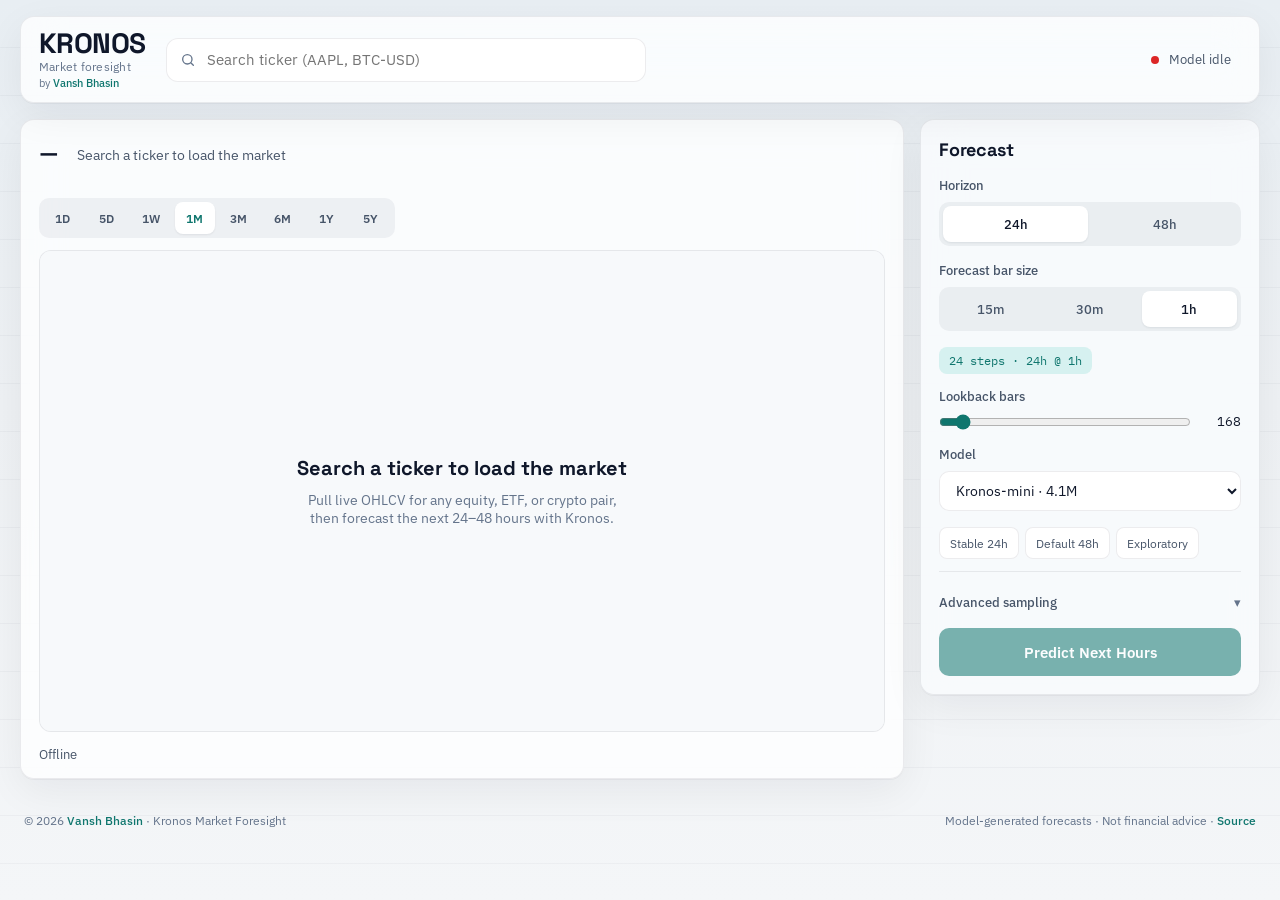
==== webapp/templates/index.html @ d4063da4 "Rebrand repository as Vansh Bhasin’s Kronos Market Foresight Rewrite README around the webapp produc" ====
<!DOCTYPE html>
<html lang="en">
<head>
  <meta charset="UTF-8" />
  <meta name="viewport" content="width=device-width, initial-scale=1.0" />
  <title>Kronos Market Foresight · Vansh Bhasin</title>
  <link rel="preconnect" href="https://fonts.googleapis.com" />
  <link rel="preconnect" href="https://fonts.gstatic.com" crossorigin />
  <link href="https://fonts.googleapis.com/css2?family=IBM+Plex+Mono:wght@400;500&family=IBM+Plex+Sans:wght@400;500;600&family=Space+Grotesk:wght@500;700&display=swap" rel="stylesheet" />
  <script src="https://cdn.plot.ly/plotly-2.35.2.min.js"></script>
  <style>
    :root {
      --bg-base: #EEF1F4;
      --bg-elevated: rgba(255, 255, 255, 0.78);
      --bg-rail: rgba(248, 250, 252, 0.94);
      --bg-chart: #F7F9FB;
      --stroke-subtle: rgba(15, 23, 42, 0.08);
      --stroke-strong: rgba(15, 23, 42, 0.16);
      --ink-primary: #0F172A;
      --ink-secondary: #475569;
      --ink-tertiary: #64748B;
      --accent: #0F766E;
      --accent-hover: #0D9488;
      --accent-soft: #14B8A6;
      --accent-tint: rgba(20, 184, 166, 0.14);
      --up: #0D9488;
      --down: #E11D48;
      --volume: rgba(100, 116, 139, 0.35);
      --ok: #059669;
      --warn: #D97706;
      --error: #DC2626;
      --focus-ring: #0F766E;
      --blur-bar: saturate(180%) blur(20px);
      --shadow-soft: 0 1px 0 rgba(15, 23, 42, 0.04), 0 12px 40px rgba(15, 23, 42, 0.06);
      --radius-panel: 14px;
      --radius-control: 10px;
      --font-display: "Space Grotesk", sans-serif;
      --font-ui: "IBM Plex Sans", sans-serif;
      --font-mono: "IBM Plex Mono", ui-monospace, monospace;
    }

    * { box-sizing: border-box; margin: 0; padding: 0; }

    html, body { min-height: 100%; }

    body {
      font-family: var(--font-ui);
      color: var(--ink-primary);
      background:
        repeating-linear-gradient(
          to bottom,
          transparent,
          transparent 47px,
          rgba(15, 23, 42, 0.035) 47px,
          rgba(15, 23, 42, 0.035) 48px
        ),
        linear-gradient(180deg, #E8EEF3 0%, #EEF1F4 45%, #F4F6F8 100%);
      background-attachment: fixed;
    }

    @media (prefers-reduced-motion: reduce) {
      *, *::before, *::after {
        animation-duration: 0.01ms !important;
        animation-iteration-count: 1 !important;
        transition-duration: 0.01ms !important;
      }
    }

    .shell {
      max-width: 1440px;
      margin: 0 auto;
      padding: 16px 20px 40px;
    }

    .topbar {
      position: relative;
      z-index: 50;
      display: flex;
      align-items: center;
      gap: 20px;
      padding: 12px 18px;
      border-radius: var(--radius-panel);
      background: var(--bg-elevated);
      backdrop-filter: var(--blur-bar);
      -webkit-backdrop-filter: var(--blur-bar);
      border: 1px solid var(--stroke-subtle);
      box-shadow: var(--shadow-soft);
      margin-bottom: 16px;
      min-height: 56px;
      /* Keep dropdown visible: do not clip overflowing suggestions */
      overflow: visible;
    }

    .brand {
      flex-shrink: 0;
    }

    .brand-mark {
      font-family: var(--font-display);
      font-weight: 700;
      font-size: 28px;
      letter-spacing: -0.02em;
      line-height: 1;
      color: var(--ink-primary);
    }

    .brand-sub {
      font-size: 12px;
      color: var(--ink-tertiary);
      margin-top: 2px;
      letter-spacing: 0.02em;
    }

    .brand-owner {
      font-size: 11px;
      color: var(--ink-tertiary);
      margin-top: 2px;
    }

    .brand-owner a {
      color: var(--accent);
      text-decoration: none;
      font-weight: 500;
    }

    .brand-owner a:hover { text-decoration: underline; }

    .site-footer {
      margin-top: 20px;
      padding: 14px 4px 8px;
      font-size: 12px;
      color: var(--ink-tertiary);
      display: flex;
      flex-wrap: wrap;
      gap: 8px 16px;
      justify-content: space-between;
      align-items: center;
    }

    .site-footer a {
      color: var(--accent);
      text-decoration: none;
      font-weight: 500;
    }

    .site-footer a:hover { text-decoration: underline; }

    .search-wrap {
      position: relative;
      z-index: 60;
      flex: 1;
      max-width: 480px;
    }

    .search-wrap input {
      width: 100%;
      height: 44px;
      padding: 0 14px 0 40px;
      border-radius: 12px;
      border: 1px solid var(--stroke-subtle);
      background: #fff;
      font-family: var(--font-ui);
      font-size: 15px;
      color: var(--ink-primary);
      transition: border-color 160ms ease, box-shadow 160ms ease;
    }

    .search-wrap input:focus {
      outline: none;
      border-color: var(--accent);
      box-shadow: 0 0 0 3px var(--accent-tint);
    }

    .search-icon {
      position: absolute;
      left: 14px;
      top: 50%;
      transform: translateY(-50%);
      width: 16px;
      height: 16px;
      color: var(--ink-tertiary);
      pointer-events: none;
    }

    .suggestions {
      position: absolute;
      z-index: 100;
      top: calc(100% + 6px);
      left: 0;
      right: 0;
      background: #fff;
      border: 1px solid var(--stroke-subtle);
      border-radius: var(--radius-control);
      box-shadow: var(--shadow-soft);
      overflow: hidden;
      display: none;
    }

    .suggestions.open { display: block; }

    .suggestion {
      display: flex;
      justify-content: space-between;
      gap: 12px;
      width: 100%;
      padding: 12px 14px;
      border: 0;
      background: transparent;
      text-align: left;
      cursor: pointer;
      font-family: var(--font-ui);
      min-height: 44px;
    }

    .suggestion:hover,
    .suggestion:focus {
      background: var(--accent-tint);
      outline: none;
    }

    .suggestion .sym {
      font-family: var(--font-mono);
      font-weight: 500;
      font-size: 14px;
    }

    .suggestion .meta {
      font-size: 13px;
      color: var(--ink-secondary);
      overflow: hidden;
      text-overflow: ellipsis;
      white-space: nowrap;
    }

    .suggestion .type {
      font-size: 11px;
      color: var(--ink-tertiary);
      text-transform: uppercase;
      letter-spacing: 0.04em;
      flex-shrink: 0;
    }

    .model-chip {
      margin-left: auto;
      display: flex;
      align-items: center;
      gap: 10px;
      font-size: 13px;
      color: var(--ink-secondary);
      white-space: nowrap;
    }

    .status-dot {
      width: 8px;
      height: 8px;
      border-radius: 50%;
      background: var(--ink-tertiary);
    }

    .status-dot.ready { background: var(--ok); }
    .status-dot.busy { background: var(--warn); animation: pulse 1.2s ease infinite; }
    .status-dot.err { background: var(--error); }

    @keyframes pulse {
      0%, 100% { opacity: 1; }
      50% { opacity: 0.35; }
    }

    .layout {
      display: grid;
      grid-template-columns: minmax(0, 1fr) 340px;
      gap: 16px;
      align-items: start;
    }

    .canvas, .rail {
      position: relative;
      z-index: 1;
      background: var(--bg-elevated);
      backdrop-filter: var(--blur-bar);
      -webkit-backdrop-filter: var(--blur-bar);
      border: 1px solid var(--stroke-subtle);
      border-radius: var(--radius-panel);
      box-shadow: var(--shadow-soft);
    }

    .canvas {
      z-index: 1;
      padding: 18px 18px 12px;
      min-height: 620px;
      display: flex;
      flex-direction: column;
      transition: opacity 220ms ease, transform 220ms ease;
    }

    .canvas.morph-in {
      animation: fadeUp 220ms ease;
    }

    @keyframes fadeUp {
      from { opacity: 0; transform: translateY(6px); }
      to { opacity: 1; transform: translateY(0); }
    }

    .instrument-header {
      display: flex;
      flex-wrap: wrap;
      align-items: baseline;
      gap: 10px 18px;
      margin-bottom: 12px;
      min-height: 48px;
    }

    .inst-title {
      font-family: var(--font-display);
      font-size: 22px;
      font-weight: 700;
      letter-spacing: -0.02em;
    }

    .inst-name {
      color: var(--ink-secondary);
      font-size: 14px;
    }

    .inst-price {
      font-family: var(--font-mono);
      font-size: 22px;
      font-weight: 500;
      margin-left: auto;
    }

    .inst-change {
      font-family: var(--font-mono);
      font-size: 14px;
      font-weight: 500;
    }

    .inst-change.up { color: var(--up); }
    .inst-change.down { color: var(--down); }

    .inst-meta {
      width: 100%;
      font-size: 13px;
      color: var(--ink-tertiary);
    }

    .range-bar {
      display: flex;
      flex-wrap: wrap;
      gap: 4px;
      margin: 0 0 12px;
      padding: 4px;
      background: rgba(15, 23, 42, 0.05);
      border-radius: var(--radius-control);
      width: fit-content;
      max-width: 100%;
    }

    .range-bar button {
      border: 0;
      background: transparent;
      min-height: 32px;
      min-width: 40px;
      padding: 0 10px;
      border-radius: 8px;
      font-family: var(--font-ui);
      font-size: 12px;
      font-weight: 600;
      letter-spacing: 0.02em;
      color: var(--ink-secondary);
      cursor: pointer;
      transition: background 160ms ease, color 160ms ease;
    }

    .range-bar button[aria-pressed="true"] {
      background: #fff;
      color: var(--accent);
      box-shadow: 0 1px 2px rgba(15, 23, 42, 0.08);
    }

    .range-bar button:hover {
      color: var(--ink-primary);
    }

    .range-bar button:focus-visible {
      outline: 2px solid var(--focus-ring);
      outline-offset: 1px;
    }

    .chart-shell {
      flex: 1;
      min-height: 480px;
      background: var(--bg-chart);
      border-radius: 12px;
      border: 1px solid var(--stroke-subtle);
      position: relative;
      overflow: hidden;
    }

    #chart {
      width: 100%;
      height: 100%;
      min-height: 480px;
    }

    .chart-empty, .chart-loading {
      position: absolute;
      inset: 0;
      display: flex;
      flex-direction: column;
      align-items: center;
      justify-content: center;
      gap: 10px;
      color: var(--ink-secondary);
      text-align: center;
      padding: 24px;
      z-index: 2;
      background: var(--bg-chart);
    }

    .chart-empty[hidden], .chart-loading[hidden] {
      display: none !important;
    }

    .chart-empty h3 {
      font-family: var(--font-display);
      font-size: 20px;
      color: var(--ink-primary);
    }

    .chart-empty p, .chart-loading p {
      font-size: 14px;
      color: var(--ink-tertiary);
      max-width: 320px;
    }

    .skeleton-bars {
      display: flex;
      align-items: flex-end;
      gap: 6px;
      height: 80px;
      margin-bottom: 8px;
      opacity: 0.35;
    }

    .skeleton-bars span {
      width: 10px;
      background: var(--ink-tertiary);
      border-radius: 2px;
      animation: sk 1.1s ease-in-out infinite;
    }

    .skeleton-bars span:nth-child(1) { height: 40%; animation-delay: 0s; }
    .skeleton-bars span:nth-child(2) { height: 70%; animation-delay: 0.1s; }
    .skeleton-bars span:nth-child(3) { height: 55%; animation-delay: 0.2s; }
    .skeleton-bars span:nth-child(4) { height: 85%; animation-delay: 0.3s; }
    .skeleton-bars span:nth-child(5) { height: 45%; animation-delay: 0.4s; }
    .skeleton-bars span:nth-child(6) { height: 65%; animation-delay: 0.5s; }

    @keyframes sk {
      0%, 100% { opacity: 0.35; }
      50% { opacity: 0.8; }
    }

    .status-strip {
      margin-top: 10px;
      font-size: 13px;
      color: var(--ink-secondary);
      display: flex;
      flex-wrap: wrap;
      gap: 8px 16px;
      align-items: center;
      min-height: 24px;
    }

    .status-strip .disclaimer {
      color: var(--ink-tertiary);
      font-size: 12px;
    }

    .rail {
      background: var(--bg-rail);
      padding: 18px;
      position: sticky;
      top: 16px;
    }

    .rail h2 {
      font-family: var(--font-display);
      font-size: 18px;
      font-weight: 700;
      margin-bottom: 16px;
      letter-spacing: -0.01em;
    }

    .field {
      margin-bottom: 16px;
    }

    .field label {
      display: block;
      font-size: 13px;
      font-weight: 500;
      color: var(--ink-secondary);
      margin-bottom: 8px;
    }

    .seg {
      display: grid;
      grid-auto-flow: column;
      grid-auto-columns: 1fr;
      gap: 4px;
      padding: 4px;
      background: rgba(15, 23, 42, 0.05);
      border-radius: var(--radius-control);
    }

    .seg button {
      border: 0;
      background: transparent;
      min-height: 36px;
      border-radius: 8px;
      font-family: var(--font-ui);
      font-size: 13px;
      font-weight: 500;
      color: var(--ink-secondary);
      cursor: pointer;
      transition: background 160ms ease, color 160ms ease;
    }

    .seg button[aria-pressed="true"] {
      background: #fff;
      color: var(--ink-primary);
      box-shadow: 0 1px 2px rgba(15, 23, 42, 0.08);
    }

    .seg button:focus-visible {
      outline: 2px solid var(--focus-ring);
      outline-offset: 1px;
    }

    .range-row {
      display: flex;
      align-items: center;
      gap: 10px;
    }

    .range-row input[type="range"] {
      flex: 1;
      accent-color: var(--accent);
    }

    .range-val {
      font-family: var(--font-mono);
      font-size: 13px;
      min-width: 40px;
      text-align: right;
      color: var(--ink-primary);
    }

    select, .num {
      width: 100%;
      height: 40px;
      border-radius: var(--radius-control);
      border: 1px solid var(--stroke-subtle);
      background: #fff;
      padding: 0 12px;
      font-family: var(--font-ui);
      font-size: 14px;
      color: var(--ink-primary);
    }

    select:focus, .num:focus {
      outline: none;
      border-color: var(--accent);
      box-shadow: 0 0 0 3px var(--accent-tint);
    }

    .chip-row {
      display: flex;
      flex-wrap: wrap;
      gap: 6px;
      margin-bottom: 12px;
    }

    .chip {
      border: 1px solid var(--stroke-subtle);
      background: #fff;
      border-radius: 8px;
      padding: 6px 10px;
      font-size: 12px;
      color: var(--ink-secondary);
      cursor: pointer;
      min-height: 32px;
      font-family: var(--font-ui);
    }

    .chip:hover { border-color: var(--accent); color: var(--accent); }

    .derived {
      display: inline-flex;
      align-items: center;
      gap: 6px;
      padding: 6px 10px;
      border-radius: 8px;
      background: var(--accent-tint);
      color: var(--accent);
      font-family: var(--font-mono);
      font-size: 12px;
      margin-bottom: 14px;
    }

    details.advanced {
      border-top: 1px solid var(--stroke-subtle);
      padding-top: 12px;
      margin-top: 4px;
    }

    details.advanced summary {
      cursor: pointer;
      font-size: 13px;
      font-weight: 500;
      color: var(--ink-secondary);
      list-style: none;
      min-height: 36px;
      display: flex;
      align-items: center;
    }

    details.advanced summary::-webkit-details-marker { display: none; }
    details.advanced summary::after {
      content: "▾";
      margin-left: auto;
      color: var(--ink-tertiary);
    }

    .btn-primary {
      width: 100%;
      min-height: 48px;
      margin-top: 8px;
      border: 0;
      border-radius: var(--radius-control);
      background: var(--accent);
      color: #fff;
      font-family: var(--font-ui);
      font-size: 15px;
      font-weight: 600;
      cursor: pointer;
      transition: background 160ms ease, transform 160ms ease;
    }

    .btn-primary:hover:not(:disabled) { background: var(--accent-hover); }
    .btn-primary:disabled {
      opacity: 0.55;
      cursor: not-allowed;
    }

    .btn-primary:focus-visible {
      outline: 2px solid var(--focus-ring);
      outline-offset: 2px;
    }

    .btn-ghost {
      width: 100%;
      min-height: 40px;
      margin-top: 8px;
      border: 1px solid var(--stroke-subtle);
      border-radius: var(--radius-control);
      background: transparent;
      color: var(--ink-secondary);
      font-family: var(--font-ui);
      font-size: 13px;
      font-weight: 500;
      cursor: pointer;
    }

    .btn-ghost:hover { border-color: var(--stroke-strong); color: var(--ink-primary); }

    .inline-error {
      margin-top: 10px;
      padding: 10px 12px;
      border-radius: 8px;
      background: rgba(220, 38, 38, 0.08);
      color: var(--error);
      font-size: 13px;
      display: none;
    }

    .inline-error.show { display: block; }

    .banner {
      display: none;
      margin-bottom: 12px;
      padding: 12px 14px;
      border-radius: var(--radius-control);
      background: rgba(217, 119, 6, 0.1);
      color: #92400e;
      font-size: 13px;
      border: 1px solid rgba(217, 119, 6, 0.25);
    }

    .banner.show { display: flex; gap: 12px; align-items: center; justify-content: space-between; }
    .banner button {
      border: 0;
      background: transparent;
      color: inherit;
      font-weight: 600;
      cursor: pointer;
      text-decoration: underline;
      font-family: var(--font-ui);
    }

    .table-toggle {
      border: 0;
      background: transparent;
      color: var(--accent);
      font-size: 12px;
      cursor: pointer;
      font-family: var(--font-ui);
      text-decoration: underline;
      padding: 4px 0;
    }

    .data-table-wrap {
      display: none;
      margin-top: 10px;
      max-height: 200px;
      overflow: auto;
      border: 1px solid var(--stroke-subtle);
      border-radius: 8px;
    }

    .data-table-wrap.open { display: block; }

    table.data {
      width: 100%;
      border-collapse: collapse;
      font-family: var(--font-mono);
      font-size: 11px;
    }

    table.data th, table.data td {
      padding: 6px 8px;
      text-align: right;
      border-bottom: 1px solid var(--stroke-subtle);
    }

    table.data th:first-child, table.data td:first-child { text-align: left; }
    table.data th { background: rgba(15,23,42,0.03); color: var(--ink-secondary); font-weight: 500; }

    .mobile-cta {
      display: none;
      position: sticky;
      bottom: 12px;
      z-index: 30;
      padding: 0 4px;
    }

    @media (max-width: 960px) {
      .layout { grid-template-columns: 1fr; }
      .rail { position: static; order: 2; }
      .canvas { min-height: 520px; order: 1; }
      .chart-shell, #chart { min-height: 55vh; }
      .model-chip .device-label { display: none; }
      .topbar { flex-wrap: wrap; }
      .search-wrap { max-width: none; order: 3; flex-basis: 100%; }
      .mobile-cta { display: block; }
      .rail .btn-primary { display: none; }
    }
  </style>
</head>
<body>
  <div class="shell">
    <header class="topbar">
      <div class="brand">
        <div class="brand-mark">KRONOS</div>
        <div class="brand-sub">Market foresight</div>
        <div class="brand-owner">by <a href="https://github.com/bhasinvansh05" target="_blank" rel="noopener">Vansh Bhasin</a></div>
      </div>
      <div class="search-wrap">
        <svg class="search-icon" viewBox="0 0 24 24" fill="none" aria-hidden="true">
          <circle cx="11" cy="11" r="7" stroke="currentColor" stroke-width="2"/>
          <path d="M20 20l-3.5-3.5" stroke="currentColor" stroke-width="2" stroke-linecap="round"/>
        </svg>
        <input id="search" type="search" placeholder="Search ticker (AAPL, BTC-USD)" autocomplete="off" aria-label="Search market ticker" aria-autocomplete="list" aria-controls="suggestions" />
        <div id="suggestions" class="suggestions" role="listbox"></div>
      </div>
      <div class="model-chip" aria-live="polite">
        <span class="status-dot" id="statusDot"></span>
        <span id="modelStatus">Model idle</span>
        <span class="device-label" id="deviceLabel"></span>
      </div>
    </header>

    <div id="banner" class="banner" role="status"></div>

    <div class="layout">
      <main class="canvas" id="canvas">
        <div class="instrument-header" id="instrumentHeader">
          <span class="inst-title" id="instSymbol">—</span>
          <span class="inst-name" id="instName">Search a ticker to load the market</span>
          <span class="inst-price" id="instPrice"></span>
          <span class="inst-change" id="instChange"></span>
          <div class="inst-meta" id="instMeta"></div>
        </div>

        <div class="range-bar" id="rangeBar" role="group" aria-label="Chart display range">
          <button type="button" data-range="1D" aria-pressed="false">1D</button>
          <button type="button" data-range="5D" aria-pressed="false">5D</button>
          <button type="button" data-range="1W" aria-pressed="false">1W</button>
          <button type="button" data-range="1M" aria-pressed="true">1M</button>
          <button type="button" data-range="3M" aria-pressed="false">3M</button>
          <button type="button" data-range="6M" aria-pressed="false">6M</button>
          <button type="button" data-range="1Y" aria-pressed="false">1Y</button>
          <button type="button" data-range="5Y" aria-pressed="false">5Y</button>
        </div>

        <div class="chart-shell" style="position:relative;flex:1;min-height:480px;">
          <div id="chart" role="img" aria-label="Market candlestick chart"></div>
          <div class="chart-empty" id="chartEmpty">
            <h3>Search a ticker to load the market</h3>
            <p>Pull live OHLCV for any equity, ETF, or crypto pair, then forecast the next 24–48 hours with Kronos.</p>
          </div>
          <div class="chart-loading" id="chartLoading" hidden>
            <div class="skeleton-bars" aria-hidden="true">
              <span></span><span></span><span></span><span></span><span></span><span></span>
            </div>
            <p id="loadingText">Loading…</p>
          </div>
        </div>

        <div class="status-strip">
          <span id="statusText">Ready</span>
          <button type="button" class="table-toggle" id="tableToggle" hidden>View as table</button>
          <span class="disclaimer" id="disclaimer"></span>
        </div>
        <div class="data-table-wrap" id="dataTableWrap">
          <table class="data" id="dataTable">
            <thead>
              <tr><th>Time</th><th>Open</th><th>High</th><th>Low</th><th>Close</th><th>Vol</th><th>Kind</th></tr>
            </thead>
            <tbody></tbody>
          </table>
        </div>
      </main>

      <aside class="rail" aria-label="Forecast controls">
        <h2>Forecast</h2>

        <div class="field">
          <label id="horizonLabel">Horizon</label>
          <div class="seg" role="group" aria-labelledby="horizonLabel">
            <button type="button" data-horizon="24" aria-pressed="true">24h</button>
            <button type="button" data-horizon="48" aria-pressed="false">48h</button>
          </div>
        </div>

        <div class="field">
          <label id="intervalLabel">Forecast bar size</label>
          <div class="seg" role="group" aria-labelledby="intervalLabel">
            <button type="button" data-interval="15m" aria-pressed="false">15m</button>
            <button type="button" data-interval="30m" aria-pressed="false">30m</button>
            <button type="button" data-interval="1h" aria-pressed="true">1h</button>
          </div>
        </div>

        <div class="derived" id="predLenChip">48 steps · 24h @ 1h</div>

        <div class="field">
          <label for="lookback">Lookback bars</label>
          <div class="range-row">
            <input type="range" id="lookback" min="32" max="512" step="8" value="168" />
            <span class="range-val" id="lookbackVal">168</span>
          </div>
        </div>

        <div class="field">
          <label for="modelKey">Model</label>
          <select id="modelKey">
            <option value="kronos-mini" selected>Kronos-mini · 4.1M</option>
            <option value="kronos-small">Kronos-small · 24.7M</option>
            <option value="kronos-base">Kronos-base · 102.3M</option>
          </select>
        </div>

        <div class="chip-row" aria-label="Presets">
          <button type="button" class="chip" data-preset="stable">Stable 24h</button>
          <button type="button" class="chip" data-preset="default48">Default 48h</button>
          <button type="button" class="chip" data-preset="explore">Exploratory</button>
        </div>

        <details class="advanced">
          <summary>Advanced sampling</summary>
          <div class="field" style="margin-top:12px">
            <label for="temperature">Randomness (T)</label>
            <div class="range-row">
              <input type="range" id="temperature" min="0.3" max="1.5" step="0.05" value="0.8" />
              <span class="range-val" id="tempVal">0.80</span>
            </div>
          </div>
          <div class="field">
            <label for="topP">Nucleus (top_p)</label>
            <div class="range-row">
              <input type="range" id="topP" min="0.5" max="1" step="0.01" value="0.9" />
              <span class="range-val" id="topPVal">0.90</span>
            </div>
          </div>
          <div class="field">
            <label for="sampleCount">Sample count</label>
            <input class="num" type="number" id="sampleCount" min="1" max="5" value="1" />
          </div>
          <div class="field">
            <label for="device">Device</label>
            <select id="device">
              <option value="auto" selected>Auto</option>
              <option value="cpu">CPU</option>
              <option value="cuda">CUDA</option>
            </select>
          </div>
        </details>

        <button type="button" class="btn-primary" id="predictBtn" disabled>Predict Next Hours</button>
        <button type="button" class="btn-ghost" id="clearBtn" hidden>Clear Forecast</button>
        <div class="inline-error" id="railError" role="alert"></div>
      </aside>
    </div>

    <div class="mobile-cta">
      <button type="button" class="btn-primary" id="predictBtnMobile" disabled>Predict Next Hours</button>
    </div>

    <footer class="site-footer">
      <span>© 2026 <a href="https://github.com/bhasinvansh05" target="_blank" rel="noopener">Vansh Bhasin</a> · Kronos Market Foresight</span>
      <span>Model-generated forecasts · Not financial advice · <a href="https://github.com/bhasinvansh05/Kronos" target="_blank" rel="noopener">Source</a></span>
    </footer>
  </div>

  <script>
    const state = {
      symbol: null,
      name: null,
      displayRange: "1M",
      chartInterval: "1h",
      interval: "1h", // forecast bar size
      horizon: 24,
      bars: [],
      prediction: null,
      meta: {},
      contextLength: 2048,
      searching: false,
    };

    const $ = (id) => document.getElementById(id);
    const searchInput = $("search");
    const suggestionsEl = $("suggestions");
    const lookbackEl = $("lookback");
    const modelKeyEl = $("modelKey");

    const INTERVAL_HOURS = { "15m": 0.25, "30m": 0.5, "1h": 1 };
    const RANGE_LABELS = {
      "1D": "1 day", "5D": "5 days", "1W": "1 week", "1M": "1 month",
      "3M": "3 months", "6M": "6 months", "1Y": "1 year", "5Y": "5 years",
    };

    function predLen() {
      return Math.round(state.horizon / INTERVAL_HOURS[state.interval]);
    }

    function updatePredChip() {
      const n = predLen();
      $("predLenChip").textContent = `${n} steps · ${state.horizon}h @ ${state.interval}`;
      const maxLb = Math.max(32, state.contextLength - n);
      lookbackEl.max = String(Math.min(2048, maxLb));
      if (Number(lookbackEl.value) > Number(lookbackEl.max)) {
        lookbackEl.value = lookbackEl.max;
        $("lookbackVal").textContent = lookbackEl.value;
      }
    }

    function setStatus(text, mode) {
      $("statusText").textContent = text;
      const dot = $("statusDot");
      dot.className = "status-dot" + (mode ? " " + mode : "");
    }

    function showRailError(msg) {
      const el = $("railError");
      if (!msg) { el.classList.remove("show"); el.textContent = ""; return; }
      el.textContent = msg;
      el.classList.add("show");
    }

    function showBanner(msg, retryFn) {
      const el = $("banner");
      if (!msg) { el.classList.remove("show"); el.innerHTML = ""; return; }
      el.classList.add("show");
      el.innerHTML = `<span>${msg}</span>`;
      if (retryFn) {
        const btn = document.createElement("button");
        btn.type = "button";
        btn.textContent = "Retry";
        btn.onclick = retryFn;
        el.appendChild(btn);
      }
    }

    async function api(path, opts) {
      const res = await fetch(path, {
        headers: { "Content-Type": "application/json", ...(opts && opts.headers) },
        ...opts,
      });
      const data = await res.json().catch(() => ({}));
      if (!res.ok) {
        const err = new Error(data.error || res.statusText);
        err.code = data.code;
        err.status = res.status;
        throw err;
      }
      return data;
    }

    let searchTimer = null;
    searchInput.addEventListener("input", () => {
      clearTimeout(searchTimer);
      const q = searchInput.value.trim();
      if (!q) { suggestionsEl.classList.remove("open"); suggestionsEl.innerHTML = ""; return; }
      searchTimer = setTimeout(() => runSearch(q), 220);
    });

    searchInput.addEventListener("keydown", (e) => {
      if (e.key === "Enter") {
        e.preventDefault();
        const q = searchInput.value.trim();
        if (q) selectTicker(q.toUpperCase());
      }
      if (e.key === "Escape") suggestionsEl.classList.remove("open");
    });

    document.addEventListener("click", (e) => {
      if (!e.target.closest(".search-wrap")) suggestionsEl.classList.remove("open");
    });

    async function runSearch(q) {
      try {
        const data = await api(`/api/tickers/search?q=${encodeURIComponent(q)}&limit=8`);
        suggestionsEl.innerHTML = "";
        if (!data.results.length) {
          suggestionsEl.innerHTML = `<div class="suggestion" style="cursor:default"><span class="meta">No matches. Try AAPL or BTC-USD.</span></div>`;
          suggestionsEl.classList.add("open");
          return;
        }
        data.results.forEach((r) => {
          const btn = document.createElement("button");
          btn.type = "button";
          btn.className = "suggestion";
          btn.setAttribute("role", "option");
          btn.innerHTML = `<div><div class="sym">${r.symbol}</div><div class="meta">${r.name}</div></div><div class="type">${r.type}</div>`;
          btn.onclick = () => selectTicker(r.symbol, r.name);
          suggestionsEl.appendChild(btn);
        });
        suggestionsEl.classList.add("open");
      } catch (err) {
        suggestionsEl.innerHTML = `<div class="suggestion" style="cursor:default"><span class="meta">Search failed</span></div>`;
        suggestionsEl.classList.add("open");
      }
    }

    async function selectTicker(symbol, name) {
      suggestionsEl.classList.remove("open");
      searchInput.value = symbol;
      state.symbol = symbol;
      state.name = name || symbol;
      state.prediction = null;
      $("clearBtn").hidden = true;
      $("disclaimer").textContent = "";
      await loadChart();
      persist();
    }

    function setLoading(on, text) {
      const empty = $("chartEmpty");
      const loading = $("chartLoading");
      if (empty) empty.hidden = true;
      if (loading) {
        loading.hidden = !on;
        if (on) $("loadingText").textContent = text || "Loading…";
      }
    }

    async function loadChart() {
      if (!state.symbol) return;
      setLoading(true, `Loading ${state.symbol} · ${state.displayRange}…`);
      setStatus(`Loading ${state.symbol}`, "busy");
      $("predictBtn").disabled = true;
      $("predictBtnMobile").disabled = true;
      showRailError("");
      try {
        const data = await api(
          `/api/ohlcv?symbol=${encodeURIComponent(state.symbol)}&range=${encodeURIComponent(state.displayRange)}`
        );
        state.bars = data.bars;
        state.chartInterval = data.interval || state.chartInterval;
        state.meta = data.meta || {};
        if (state.meta.name) state.name = state.meta.name;
        updateInstrumentHeader();
        renderChart();
        $("canvas").classList.remove("morph-in");
        void $("canvas").offsetWidth;
        $("canvas").classList.add("morph-in");
        const rangeLabel = RANGE_LABELS[state.displayRange] || state.displayRange;
        setStatus(`${state.symbol} · ${rangeLabel} · ${state.bars.length} bars`, "ready");
        $("predictBtn").disabled = false;
        $("predictBtnMobile").disabled = false;
        $("tableToggle").hidden = false;
      } catch (err) {
        state.bars = [];
        Plotly.purge("chart");
        $("chartEmpty").hidden = false;
        $("chartEmpty").innerHTML = `<h3>No market data for ${state.symbol}</h3><p>${err.message}. Try AAPL or BTC-USD.</p>`;
        setStatus("Ticker error", "err");
        showRailError(err.message);
      } finally {
        setLoading(false);
      }
    }

    function updateInstrumentHeader() {
      $("instSymbol").textContent = state.symbol || "—";
      $("instName").textContent = state.name || "";
      if (!state.bars.length) {
        $("instPrice").textContent = "";
        $("instChange").textContent = "";
        $("instMeta").textContent = "";
        return;
      }
      const last = state.bars[state.bars.length - 1];
      $("instPrice").textContent = formatPrice(last.close);
      const ch = state.meta.change_pct;
      const chEl = $("instChange");
      if (ch == null) { chEl.textContent = ""; }
      else {
        chEl.textContent = `${ch >= 0 ? "+" : ""}${ch.toFixed(2)}%`;
        chEl.className = "inst-change " + (ch >= 0 ? "up" : "down");
      }
      const rangeLabel = RANGE_LABELS[state.displayRange] || state.displayRange;
      $("instMeta").textContent = `${rangeLabel} · ${state.chartInterval} bars · as of ${formatTs(last.timestamp)}`;
    }

    function formatPrice(v) {
      if (v == null) return "";
      const n = Number(v);
      return n >= 1000 ? n.toLocaleString(undefined, { maximumFractionDigits: 2 }) : n.toFixed(n < 1 ? 6 : 2);
    }

    function formatTs(ts) {
      try {
        return new Date(ts).toLocaleString(undefined, { month: "short", day: "numeric", hour: "2-digit", minute: "2-digit" });
      } catch { return ts; }
    }

    function formatTickLabel(ts) {
      try {
        const d = new Date(ts);
        const interval = state.prediction ? state.interval : state.chartInterval;
        if (interval === "1d" || interval === "1wk") {
          return d.toLocaleDateString(undefined, { month: "short", day: "numeric", year: interval === "1wk" ? "2-digit" : undefined });
        }
        if (interval === "1h" || interval === "30m") {
          return d.toLocaleString(undefined, { month: "short", day: "numeric", hour: "numeric" });
        }
        return d.toLocaleString(undefined, { month: "short", day: "numeric", hour: "2-digit", minute: "2-digit" });
      } catch { return String(ts); }
    }

    function visibleHistoryBars() {
      // Display range already scopes bars; when forecasting, show the model lookback window.
      if (state.prediction) {
        const lb = Number(lookbackEl.value) || 168;
        const want = Math.min(state.bars.length, Math.max(lb, Math.min(220, lb + 24)));
        return state.bars.slice(-want);
      }
      // Cap very dense intraday windows for readability.
      const maxBars = { "1D": 120, "5D": 200, "1W": 200, "1M": 220, "3M": 120, "6M": 180, "1Y": 260, "5Y": 280 };
      const cap = maxBars[state.displayRange] || 220;
      if (state.bars.length <= cap) return state.bars;
      return state.bars.slice(-cap);
    }

    function renderChart() {
      const empty = $("chartEmpty");
      const loading = $("chartLoading");
      if (empty) empty.hidden = true;
      if (loading) loading.hidden = true;
      const hist = visibleHistoryBars();
      if (!hist.length) return;

      const pred = state.prediction || [];
      // Category axis packs bars edge-to-edge (no weekend/overnight gaps).
      const labels = [
        ...hist.map(b => formatTickLabel(b.timestamp)),
        ...pred.map(b => formatTickLabel(b.timestamp)),
      ];
      // Unique keys for Plotly category axis (labels can repeat across days).
      const xHist = hist.map((_, i) => `h${i}`);
      const xPred = pred.map((_, i) => `p${i}`);
      const xAll = [...xHist, ...xPred];
      const labelByKey = {};
      xHist.forEach((k, i) => { labelByKey[k] = labels[i]; });
      xPred.forEach((k, i) => { labelByKey[k] = labels[hist.length + i]; });

      const tickStep = Math.max(1, Math.round(xAll.length / 8));
      const tickvals = [];
      const ticktext = [];
      for (let i = 0; i < xAll.length; i += tickStep) {
        tickvals.push(xAll[i]);
        ticktext.push(labelByKey[xAll[i]]);
      }
      if (xAll.length && tickvals[tickvals.length - 1] !== xAll[xAll.length - 1]) {
        tickvals.push(xAll[xAll.length - 1]);
        ticktext.push(labelByKey[xAll[xAll.length - 1]]);
      }

      const histVolColors = hist.map(b =>
        b.close >= b.open ? "rgba(13,148,136,0.45)" : "rgba(225,29,72,0.40)"
      );
      const predVolColors = pred.map(b =>
        b.close >= b.open ? "rgba(20,184,166,0.35)" : "rgba(15,118,110,0.30)"
      );

      const traces = [
        {
          type: "candlestick",
          name: "History",
          x: xHist,
          open: hist.map(b => b.open),
          high: hist.map(b => b.high),
          low: hist.map(b => b.low),
          close: hist.map(b => b.close),
          customdata: hist.map(b => [formatTs(b.timestamp)]),
          hovertemplate:
            "<b>%{customdata[0]}</b><br>" +
            "O %{open:.2f}  H %{high:.2f}<br>" +
            "L %{low:.2f}  C %{close:.2f}" +
            "<extra>History</extra>",
          increasing: { line: { color: "#0F766E", width: 1 }, fillcolor: "#0D9488" },
          decreasing: { line: { color: "#BE123C", width: 1 }, fillcolor: "#E11D48" },
          whiskerwidth: 0.65,
          xaxis: "x",
          yaxis: "y",
        },
        {
          type: "scatter",
          name: "Close",
          mode: "lines",
          x: xHist,
          y: hist.map(b => b.close),
          line: { color: "rgba(15,23,42,0.50)", width: 1.75, shape: "linear" },
          hoverinfo: "skip",
          xaxis: "x",
          yaxis: "y",
        },
        {
          type: "bar",
          name: "Volume",
          x: xHist,
          y: hist.map(b => b.volume),
          marker: { color: histVolColors, line: { width: 0 } },
          width: 0.9,
          xaxis: "x",
          yaxis: "y2",
          hovertemplate: "%{y:,.0f}<extra>Volume</extra>",
        },
      ];

      const shapes = [];
      const annotations = [];

      if (pred.length) {
        // Bridge line: last history close → forecast closes for continuity.
        const bridgeX = [xHist[xHist.length - 1], ...xPred];
        const bridgeY = [hist[hist.length - 1].close, ...pred.map(b => b.close)];

        traces.push({
          type: "candlestick",
          name: "Forecast",
          x: xPred,
          open: pred.map(b => b.open),
          high: pred.map(b => b.high),
          low: pred.map(b => b.low),
          close: pred.map(b => b.close),
          customdata: pred.map(b => [formatTs(b.timestamp)]),
          hovertemplate:
            "<b>Forecast · %{customdata[0]}</b><br>" +
            "O %{open:.2f}  H %{high:.2f}<br>" +
            "L %{low:.2f}  C %{close:.2f}" +
            "<extra></extra>",
          increasing: { line: { color: "#0F766E", width: 1.25 }, fillcolor: "rgba(20,184,166,0.55)" },
          decreasing: { line: { color: "#115E59", width: 1.25 }, fillcolor: "rgba(15,118,110,0.40)" },
          whiskerwidth: 0.65,
          xaxis: "x",
          yaxis: "y",
        });
        traces.push({
          type: "scatter",
          name: "Forecast close",
          mode: "lines",
          x: bridgeX,
          y: bridgeY,
          line: { color: "#0F766E", width: 2.25, shape: "linear" },
          hoverinfo: "skip",
          xaxis: "x",
          yaxis: "y",
        });
        traces.push({
          type: "bar",
          name: "Forecast vol",
          x: xPred,
          y: pred.map(b => b.volume),
          marker: { color: predVolColors, line: { width: 0 } },
          width: 0.9,
          showlegend: false,
          xaxis: "x",
          yaxis: "y2",
          hovertemplate: "%{y:,.0f}<extra>Forecast vol</extra>",
        });

        const startKey = xHist[xHist.length - 1];
        const endKey = xPred[xPred.length - 1];
        shapes.push({
          type: "rect",
          xref: "x", yref: "paper",
          x0: startKey, x1: endKey,
          y0: 0, y1: 1,
          fillcolor: "rgba(20, 184, 166, 0.09)",
          line: { width: 0 },
          layer: "below",
        });
        shapes.push({
          type: "line",
          xref: "x", yref: "paper",
          x0: startKey, x1: startKey,
          y0: 0, y1: 1,
          line: { color: "#0F766E", width: 1.5, dash: "dash" },
        });
        annotations.push({
          x: startKey, y: 1, xref: "x", yref: "paper",
          text: "Forecast start",
          showarrow: false,
          yanchor: "bottom",
          font: { size: 11, color: "#0F766E", family: "IBM Plex Sans" },
          xanchor: "left",
          xshift: 4,
        });
      }

      // Price padding so candles aren't clipped against the frame.
      const allPrices = [
        ...hist.flatMap(b => [b.high, b.low]),
        ...pred.flatMap(b => [b.high, b.low]),
      ].filter(v => v != null && !Number.isNaN(v));
      const pMin = Math.min(...allPrices);
      const pMax = Math.max(...allPrices);
      const pad = (pMax - pMin) * 0.06 || pMax * 0.01;

      const layout = {
        margin: { l: 56, r: 18, t: 28, b: 48 },
        paper_bgcolor: "#F7F9FB",
        plot_bgcolor: "#F7F9FB",
        showlegend: true,
        legend: {
          orientation: "h",
          y: 1.12,
          x: 0,
          font: { family: "IBM Plex Sans", size: 12, color: "#475569" },
          bgcolor: "rgba(0,0,0,0)",
        },
        xaxis: {
          type: "category",
          categoryorder: "array",
          categoryarray: xAll,
          tickmode: "array",
          tickvals,
          ticktext,
          rangeslider: { visible: false },
          showgrid: true,
          gridcolor: "rgba(15,23,42,0.06)",
          zeroline: false,
          tickangle: 0,
          tickfont: { family: "IBM Plex Mono", size: 11, color: "#64748B" },
          showline: false,
          automargin: true,
        },
        yaxis: {
          domain: [0.24, 1],
          gridcolor: "rgba(15,23,42,0.08)",
          zeroline: false,
          tickfont: { family: "IBM Plex Mono", size: 11, color: "#475569" },
          range: [pMin - pad, pMax + pad],
          fixedrange: false,
          separatethousands: true,
          side: "right",
        },
        yaxis2: {
          domain: [0, 0.18],
          gridcolor: "rgba(15,23,42,0.04)",
          showticklabels: false,
          zeroline: false,
          fixedrange: true,
        },
        shapes,
        annotations,
        font: { family: "IBM Plex Sans", color: "#0F172A" },
        hovermode: "x unified",
        hoverlabel: {
          bgcolor: "#0F172A",
          bordercolor: "#0F172A",
          font: { family: "IBM Plex Sans", size: 12, color: "#F8FAFC" },
        },
        dragmode: "pan",
        bargap: 0.08,
        height: Math.max(500, ($("chart").clientHeight || 500)),
      };

      const config = { responsive: true, displayModeBar: false, scrollZoom: true };
      try {
        Plotly.react("chart", traces, layout, config);
      } catch (err) {
        console.error("Plotly render failed", err);
        throw err;
      }

      $("chart").setAttribute(
        "aria-label",
        `${state.symbol} ${state.interval} chart, last close ${formatPrice(hist[hist.length-1].close)}${pred.length ? ", with model forecast" : ""}`
      );
      buildTable();
    }

    function buildTable() {
      const tb = $("dataTable").querySelector("tbody");
      tb.innerHTML = "";
      const rows = [
        ...state.bars.slice(-24).map(b => ({...b, kind: "hist"})),
        ...(state.prediction || []).map(b => ({...b, kind: "forecast"})),
      ];
      rows.forEach(b => {
        const tr = document.createElement("tr");
        tr.innerHTML = `<td>${formatTs(b.timestamp)}</td><td>${formatPrice(b.open)}</td><td>${formatPrice(b.high)}</td><td>${formatPrice(b.low)}</td><td>${formatPrice(b.close)}</td><td>${Math.round(b.volume||0)}</td><td>${b.kind}</td>`;
        tb.appendChild(tr);
      });
    }

    $("tableToggle").addEventListener("click", () => {
      $("dataTableWrap").classList.toggle("open");
    });

    document.querySelectorAll("[data-horizon]").forEach(btn => {
      btn.addEventListener("click", () => {
        document.querySelectorAll("[data-horizon]").forEach(b => b.setAttribute("aria-pressed", "false"));
        btn.setAttribute("aria-pressed", "true");
        state.horizon = Number(btn.dataset.horizon);
        updatePredChip();
        persist();
      });
    });

    document.querySelectorAll("[data-interval]").forEach(btn => {
      btn.addEventListener("click", () => {
        document.querySelectorAll("[data-interval]").forEach(b => b.setAttribute("aria-pressed", "false"));
        btn.setAttribute("aria-pressed", "true");
        state.interval = btn.dataset.interval;
        // Forecast interval only — chart display stays on the selected range.
        if (state.prediction) {
          state.prediction = null;
          $("clearBtn").hidden = true;
          $("disclaimer").textContent = "";
          renderChart();
        }
        updatePredChip();
        persist();
      });
    });

    document.querySelectorAll("[data-range]").forEach(btn => {
      btn.addEventListener("click", async () => {
        setDisplayRange(btn.dataset.range);
        state.prediction = null;
        $("clearBtn").hidden = true;
        $("disclaimer").textContent = "";
        persist();
        if (state.symbol) await loadChart();
      });
    });

    lookbackEl.addEventListener("input", () => {
      $("lookbackVal").textContent = lookbackEl.value;
      updateInstrumentHeader();
      if (state.bars.length) renderChart();
      persist();
    });
    $("temperature").addEventListener("input", () => { $("tempVal").textContent = Number($("temperature").value).toFixed(2); persist(); });
    $("topP").addEventListener("input", () => { $("topPVal").textContent = Number($("topP").value).toFixed(2); persist(); });
    modelKeyEl.addEventListener("change", () => {
      const ctxMap = { "kronos-mini": 2048, "kronos-small": 512, "kronos-base": 512 };
      state.contextLength = ctxMap[modelKeyEl.value] || 512;
      updatePredChip();
      persist();
    });

    document.querySelectorAll("[data-preset]").forEach(btn => {
      btn.addEventListener("click", () => {
        const p = btn.dataset.preset;
        if (p === "stable") {
          setHorizon(24); setIntervalSeg("1h"); lookbackEl.value = 168;
          $("temperature").value = 0.6; $("topP").value = 0.85; $("sampleCount").value = 1;
        } else if (p === "default48") {
          setHorizon(48); setIntervalSeg("1h"); lookbackEl.value = 256;
          $("temperature").value = 0.8; $("topP").value = 0.9; $("sampleCount").value = 1;
        } else {
          $("temperature").value = 1.0; $("topP").value = 0.95; $("sampleCount").value = 3;
        }
        $("lookbackVal").textContent = lookbackEl.value;
        $("tempVal").textContent = Number($("temperature").value).toFixed(2);
        $("topPVal").textContent = Number($("topP").value).toFixed(2);
        updatePredChip();
        persist();
      });
    });

    function setHorizon(h) {
      state.horizon = h;
      document.querySelectorAll("[data-horizon]").forEach(b => b.setAttribute("aria-pressed", String(Number(b.dataset.horizon) === h)));
    }
    function setIntervalSeg(iv) {
      state.interval = iv;
      document.querySelectorAll("[data-interval]").forEach(b => b.setAttribute("aria-pressed", String(b.dataset.interval === iv)));
    }
    function setDisplayRange(range) {
      state.displayRange = range;
      document.querySelectorAll("[data-range]").forEach(b =>
        b.setAttribute("aria-pressed", String(b.dataset.range === range))
      );
    }

    async function runPredict() {
      if (!state.symbol) return;
      showRailError("");
      showBanner("");
      const btn = $("predictBtn");
      const btnM = $("predictBtnMobile");
      btn.disabled = true; btnM.disabled = true;
      btn.textContent = "Predicting…"; btnM.textContent = "Predicting…";
      setStatus(`Predicting ${state.symbol}…`, "busy");
      $("modelStatus").textContent = `Loading ${modelKeyEl.value}…`;

      const deviceSel = $("device").value;
      const body = {
        symbol: state.symbol,
        interval: state.interval,
        horizon_hours: state.horizon,
        lookback: Number(lookbackEl.value),
        model_key: modelKeyEl.value,
        temperature: Number($("temperature").value),
        top_p: Number($("topP").value),
        sample_count: Number($("sampleCount").value),
        device: deviceSel === "auto" ? undefined : deviceSel,
      };

      try {
        const data = await api("/api/predict", { method: "POST", body: JSON.stringify(body) });
        state.prediction = data.prediction;
        // Show lookback + forecast at the forecast interval for a continuous overlay.
        if (data.history && data.history.length) {
          state.bars = data.history;
          state.chartInterval = data.interval || state.interval;
        }
        renderChart();
        $("chart").style.opacity = "0.88";
        requestAnimationFrame(() => {
          setTimeout(() => { $("chart").style.opacity = "1"; }, 40);
        });
        $("clearBtn").hidden = false;
        $("disclaimer").textContent = data.disclaimer || "Model-generated forecast. Not financial advice.";
        setStatus(`Forecast · ${data.pred_len} candles · ${data.model_key} · ${data.interval}`, "ready");
        $("modelStatus").textContent = `${data.model_key} ready`;
        persist();
      } catch (err) {
        if (err.code === "MODEL_DOWNLOAD_FAILED") {
          showBanner(`Couldn't load ${modelKeyEl.value}. Check network or try Kronos-mini.`, () => runPredict());
          setStatus("Model error", "err");
        } else {
          showRailError(err.message || "Prediction failed");
          setStatus("Prediction failed", "err");
        }
      } finally {
        btn.disabled = !state.symbol; btnM.disabled = !state.symbol;
        btn.textContent = "Predict Next Hours";
        btnM.textContent = "Predict Next Hours";
      }
    }

    $("predictBtn").addEventListener("click", runPredict);
    $("predictBtnMobile").addEventListener("click", runPredict);
    $("clearBtn").addEventListener("click", async () => {
      state.prediction = null;
      $("clearBtn").hidden = true;
      $("disclaimer").textContent = "";
      if (state.symbol) await loadChart();
      else renderChart();
    });

    function persist() {
      const payload = {
        symbol: state.symbol,
        name: state.name,
        displayRange: state.displayRange,
        interval: state.interval,
        horizon: state.horizon,
        lookback: lookbackEl.value,
        model_key: modelKeyEl.value,
        temperature: $("temperature").value,
        top_p: $("topP").value,
        sample_count: $("sampleCount").value,
        device: $("device").value,
      };
      localStorage.setItem("kronos_webapp", JSON.stringify(payload));
    }

    function restore() {
      try {
        const raw = localStorage.getItem("kronos_webapp");
        if (!raw) return null;
        return JSON.parse(raw);
      } catch { return null; }
    }

    function applyParamDefaults(d) {
      if (!d) return;
      if (d.displayRange || d.display_range) setDisplayRange(d.displayRange || d.display_range);
      if (d.interval) setIntervalSeg(d.interval);
      if (d.horizon_hours != null) setHorizon(Number(d.horizon_hours));
      else if (d.horizon != null) setHorizon(Number(d.horizon));
      if (d.lookback != null) { lookbackEl.value = d.lookback; $("lookbackVal").textContent = d.lookback; }
      if (d.model_key) {
        modelKeyEl.value = d.model_key;
        const ctxMap = { "kronos-mini": 2048, "kronos-small": 512, "kronos-base": 512 };
        state.contextLength = ctxMap[modelKeyEl.value] || 512;
      }
      if (d.temperature != null) { $("temperature").value = d.temperature; $("tempVal").textContent = Number(d.temperature).toFixed(2); }
      if (d.top_p != null) { $("topP").value = d.top_p; $("topPVal").textContent = Number(d.top_p).toFixed(2); }
      if (d.sample_count != null) $("sampleCount").value = d.sample_count;
      if (d.device) $("device").value = d.device;
      updatePredChip();
    }

    async function init() {
      updatePredChip();
      try {
        const health = await api("/api/health");
        $("deviceLabel").textContent = health.model_loaded ? `· ${health.model_key}` : "";
        setStatus(health.ok ? "Ready" : "Degraded", health.ok ? "ready" : "err");
        $("modelStatus").textContent = health.model_loaded ? `${health.model_key} ready` : "Model idle";
      } catch {
        setStatus("Offline", "err");
      }

      // Tuned defaults from /api/defaults, then localStorage overrides.
      try {
        const defs = await api("/api/defaults");
        applyParamDefaults(defs);
      } catch { /* keep HTML defaults */ }

      const saved = restore();
      if (saved) {
        applyParamDefaults(saved);
        if (saved.symbol) await selectTicker(saved.symbol, saved.name);
      }
    }

    init();
  </script>
</body>
</html>
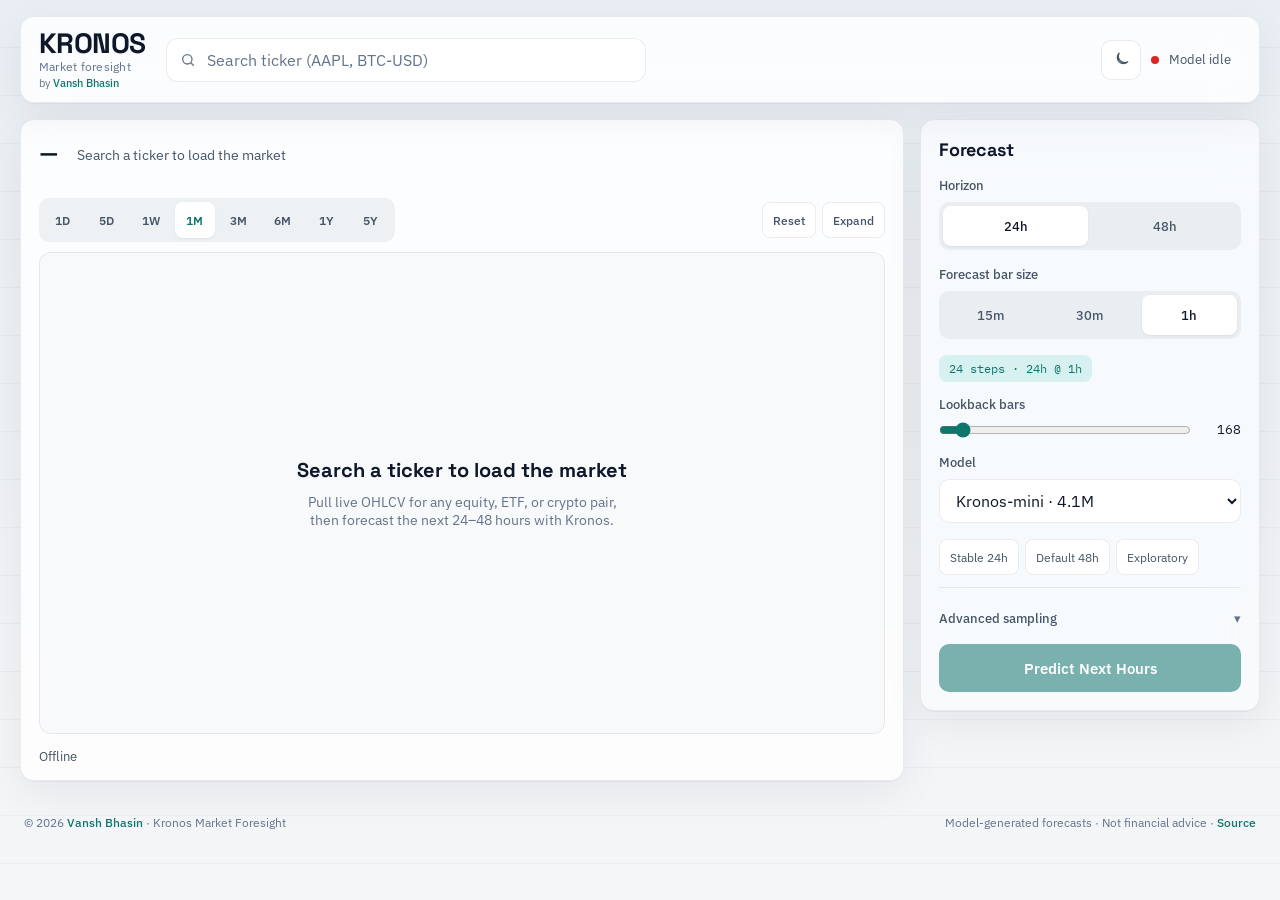
==== commit b7467c7b: "Polish UI with dark/light toggle and better mobile charts Add theme tokens, expandable chart, reset " ====
--- a/webapp/templates/index.html
+++ b/webapp/templates/index.html
@@ -2,18 +2,34 @@
 <html lang="en">
 <head>
   <meta charset="UTF-8" />
-  <meta name="viewport" content="width=device-width, initial-scale=1.0" />
+  <meta name="viewport" content="width=device-width, initial-scale=1.0, viewport-fit=cover" />
+  <meta name="color-scheme" content="light dark" />
   <title>Kronos Market Foresight · Vansh Bhasin</title>
   <link rel="preconnect" href="https://fonts.googleapis.com" />
   <link rel="preconnect" href="https://fonts.gstatic.com" crossorigin />
   <link href="https://fonts.googleapis.com/css2?family=IBM+Plex+Mono:wght@400;500&family=IBM+Plex+Sans:wght@400;500;600&family=Space+Grotesk:wght@500;700&display=swap" rel="stylesheet" />
   <script src="https://cdn.plot.ly/plotly-2.35.2.min.js"></script>
+  <script>
+    // Apply theme before paint to avoid flash
+    (function () {
+      try {
+        var t = localStorage.getItem("kronos_theme");
+        if (t !== "light" && t !== "dark") {
+          t = window.matchMedia("(prefers-color-scheme: dark)").matches ? "dark" : "light";
+        }
+        document.documentElement.setAttribute("data-theme", t);
+      } catch (e) {
+        document.documentElement.setAttribute("data-theme", "light");
+      }
+    })();
+  </script>
   <style>
-    :root {
+    :root, [data-theme="light"] {
       --bg-base: #EEF1F4;
-      --bg-elevated: rgba(255, 255, 255, 0.78);
+      --bg-elevated: rgba(255, 255, 255, 0.82);
       --bg-rail: rgba(248, 250, 252, 0.94);
       --bg-chart: #F7F9FB;
+      --bg-input: #FFFFFF;
       --stroke-subtle: rgba(15, 23, 42, 0.08);
       --stroke-strong: rgba(15, 23, 42, 0.16);
       --ink-primary: #0F172A;
@@ -32,11 +48,54 @@
       --focus-ring: #0F766E;
       --blur-bar: saturate(180%) blur(20px);
       --shadow-soft: 0 1px 0 rgba(15, 23, 42, 0.04), 0 12px 40px rgba(15, 23, 42, 0.06);
+      --seg-track: rgba(15, 23, 42, 0.05);
+      --seg-active: #FFFFFF;
+      --close-line: rgba(15, 23, 42, 0.50);
+      --grid: rgba(15, 23, 42, 0.07);
       --radius-panel: 14px;
       --radius-control: 10px;
       --font-display: "Space Grotesk", sans-serif;
       --font-ui: "IBM Plex Sans", sans-serif;
       --font-mono: "IBM Plex Mono", ui-monospace, monospace;
+      --bg-grad-top: #E8EEF3;
+      --bg-grad-mid: #EEF1F4;
+      --bg-grad-bot: #F4F6F8;
+      --tick-line: rgba(15, 23, 42, 0.035);
+      color-scheme: light;
+    }
+
+    [data-theme="dark"] {
+      --bg-base: #0B1220;
+      --bg-elevated: rgba(17, 24, 39, 0.88);
+      --bg-rail: rgba(15, 23, 42, 0.92);
+      --bg-chart: #0F172A;
+      --bg-input: #111827;
+      --stroke-subtle: rgba(148, 163, 184, 0.14);
+      --stroke-strong: rgba(148, 163, 184, 0.28);
+      --ink-primary: #E5E7EB;
+      --ink-secondary: #94A3B8;
+      --ink-tertiary: #64748B;
+      --accent: #2DD4BF;
+      --accent-hover: #5EEAD4;
+      --accent-soft: #14B8A6;
+      --accent-tint: rgba(45, 212, 191, 0.14);
+      --up: #2DD4BF;
+      --down: #FB7185;
+      --volume: rgba(148, 163, 184, 0.35);
+      --ok: #34D399;
+      --warn: #FBBF24;
+      --error: #F87171;
+      --focus-ring: #2DD4BF;
+      --shadow-soft: 0 1px 0 rgba(0, 0, 0, 0.35), 0 18px 48px rgba(0, 0, 0, 0.35);
+      --seg-track: rgba(148, 163, 184, 0.10);
+      --seg-active: #1F2937;
+      --close-line: rgba(226, 232, 240, 0.55);
+      --grid: rgba(148, 163, 184, 0.10);
+      --bg-grad-top: #0B1220;
+      --bg-grad-mid: #0F172A;
+      --bg-grad-bot: #111827;
+      --tick-line: rgba(148, 163, 184, 0.06);
+      color-scheme: dark;
     }
 
     * { box-sizing: border-box; margin: 0; padding: 0; }
@@ -51,11 +110,13 @@
           to bottom,
           transparent,
           transparent 47px,
-          rgba(15, 23, 42, 0.035) 47px,
-          rgba(15, 23, 42, 0.035) 48px
+          var(--tick-line) 47px,
+          var(--tick-line) 48px
         ),
-        linear-gradient(180deg, #E8EEF3 0%, #EEF1F4 45%, #F4F6F8 100%);
+        linear-gradient(180deg, var(--bg-grad-top) 0%, var(--bg-grad-mid) 45%, var(--bg-grad-bot) 100%);
       background-attachment: fixed;
+      transition: background 220ms ease, color 180ms ease;
+      -webkit-tap-highlight-color: transparent;
     }
 
     @media (prefers-reduced-motion: reduce) {
@@ -158,12 +219,14 @@
       padding: 0 14px 0 40px;
       border-radius: 12px;
       border: 1px solid var(--stroke-subtle);
-      background: #fff;
+      background: var(--bg-input);
       font-family: var(--font-ui);
-      font-size: 15px;
+      font-size: 16px;
       color: var(--ink-primary);
-      transition: border-color 160ms ease, box-shadow 160ms ease;
-    }
+      transition: border-color 160ms ease, box-shadow 160ms ease, background 180ms ease;
+    }
+
+    .search-wrap input::placeholder { color: var(--ink-tertiary); }
 
     .search-wrap input:focus {
       outline: none;
@@ -188,12 +251,14 @@
       top: calc(100% + 6px);
       left: 0;
       right: 0;
-      background: #fff;
+      background: var(--bg-input);
       border: 1px solid var(--stroke-subtle);
       border-radius: var(--radius-control);
       box-shadow: var(--shadow-soft);
       overflow: hidden;
       display: none;
+      max-height: min(320px, 50vh);
+      overflow-y: auto;
     }
 
     .suggestions.open { display: block; }
@@ -240,8 +305,44 @@
       flex-shrink: 0;
     }
 
+    .topbar-actions {
+      margin-left: auto;
+      display: flex;
+      align-items: center;
+      gap: 10px;
+      flex-shrink: 0;
+    }
+
+    .theme-toggle {
+      width: 40px;
+      height: 40px;
+      border-radius: 10px;
+      border: 1px solid var(--stroke-subtle);
+      background: var(--bg-input);
+      color: var(--ink-secondary);
+      cursor: pointer;
+      display: inline-flex;
+      align-items: center;
+      justify-content: center;
+      transition: background 160ms ease, color 160ms ease, border-color 160ms ease;
+    }
+
+    .theme-toggle:hover {
+      color: var(--ink-primary);
+      border-color: var(--stroke-strong);
+    }
+
+    .theme-toggle:focus-visible {
+      outline: 2px solid var(--focus-ring);
+      outline-offset: 2px;
+    }
+
+    .theme-toggle .icon-sun { display: none; }
+    .theme-toggle .icon-moon { display: block; }
+    [data-theme="dark"] .theme-toggle .icon-sun { display: block; }
+    [data-theme="dark"] .theme-toggle .icon-moon { display: none; }
+
     .model-chip {
-      margin-left: auto;
       display: flex;
       align-items: center;
       gap: 10px;
@@ -345,22 +446,36 @@
       color: var(--ink-tertiary);
     }
 
+    .chart-toolbar {
+      display: flex;
+      align-items: center;
+      justify-content: space-between;
+      gap: 10px;
+      margin: 0 0 10px;
+      flex-wrap: wrap;
+    }
+
     .range-bar {
       display: flex;
-      flex-wrap: wrap;
+      flex-wrap: nowrap;
       gap: 4px;
-      margin: 0 0 12px;
+      margin: 0;
       padding: 4px;
-      background: rgba(15, 23, 42, 0.05);
+      background: var(--seg-track);
       border-radius: var(--radius-control);
       width: fit-content;
       max-width: 100%;
-    }
+      overflow-x: auto;
+      -webkit-overflow-scrolling: touch;
+      scrollbar-width: none;
+    }
+
+    .range-bar::-webkit-scrollbar { display: none; }
 
     .range-bar button {
       border: 0;
       background: transparent;
-      min-height: 32px;
+      min-height: 36px;
       min-width: 40px;
       padding: 0 10px;
       border-radius: 8px;
@@ -371,13 +486,49 @@
       color: var(--ink-secondary);
       cursor: pointer;
       transition: background 160ms ease, color 160ms ease;
+      flex: 0 0 auto;
     }
 
     .range-bar button[aria-pressed="true"] {
-      background: #fff;
+      background: var(--seg-active);
       color: var(--accent);
       box-shadow: 0 1px 2px rgba(15, 23, 42, 0.08);
     }
+
+    .chart-tools {
+      display: flex;
+      gap: 6px;
+      margin-left: auto;
+    }
+
+    .chart-tools button {
+      border: 1px solid var(--stroke-subtle);
+      background: var(--bg-input);
+      color: var(--ink-secondary);
+      border-radius: 8px;
+      min-height: 36px;
+      padding: 0 10px;
+      font-family: var(--font-ui);
+      font-size: 12px;
+      font-weight: 500;
+      cursor: pointer;
+    }
+
+    .chart-tools button:hover { color: var(--ink-primary); border-color: var(--stroke-strong); }
+    .chart-tools button:focus-visible { outline: 2px solid var(--focus-ring); outline-offset: 1px; }
+
+    .chart-shell.expanded {
+      position: fixed;
+      inset: 12px;
+      z-index: 80;
+      min-height: auto !important;
+      height: auto;
+      border-radius: 16px;
+      box-shadow: var(--shadow-soft);
+    }
+
+    body.chart-expanded { overflow: hidden; }
+    body.chart-expanded .mobile-cta { display: none !important; }
 
     .range-bar button:hover {
       color: var(--ink-primary);
@@ -512,14 +663,14 @@
       grid-auto-columns: 1fr;
       gap: 4px;
       padding: 4px;
-      background: rgba(15, 23, 42, 0.05);
+      background: var(--seg-track);
       border-radius: var(--radius-control);
     }
 
     .seg button {
       border: 0;
       background: transparent;
-      min-height: 36px;
+      min-height: 40px;
       border-radius: 8px;
       font-family: var(--font-ui);
       font-size: 13px;
@@ -530,7 +681,7 @@
     }
 
     .seg button[aria-pressed="true"] {
-      background: #fff;
+      background: var(--seg-active);
       color: var(--ink-primary);
       box-shadow: 0 1px 2px rgba(15, 23, 42, 0.08);
     }
@@ -561,13 +712,13 @@
 
     select, .num {
       width: 100%;
-      height: 40px;
+      height: 44px;
       border-radius: var(--radius-control);
       border: 1px solid var(--stroke-subtle);
-      background: #fff;
+      background: var(--bg-input);
       padding: 0 12px;
       font-family: var(--font-ui);
-      font-size: 14px;
+      font-size: 16px;
       color: var(--ink-primary);
     }
 
@@ -586,13 +737,13 @@
 
     .chip {
       border: 1px solid var(--stroke-subtle);
-      background: #fff;
+      background: var(--bg-input);
       border-radius: 8px;
       padding: 6px 10px;
       font-size: 12px;
       color: var(--ink-secondary);
       cursor: pointer;
-      min-height: 32px;
+      min-height: 36px;
       font-family: var(--font-ui);
     }
 
@@ -747,26 +898,61 @@
     }
 
     table.data th:first-child, table.data td:first-child { text-align: left; }
-    table.data th { background: rgba(15,23,42,0.03); color: var(--ink-secondary); font-weight: 500; }
+    table.data th { background: var(--seg-track); color: var(--ink-secondary); font-weight: 500; }
+    table.data td { color: var(--ink-primary); }
 
     .mobile-cta {
       display: none;
       position: sticky;
-      bottom: 12px;
+      bottom: calc(12px + env(safe-area-inset-bottom, 0px));
       z-index: 30;
       padding: 0 4px;
     }
 
+    .mobile-cta .btn-primary {
+      box-shadow: var(--shadow-soft);
+    }
+
     @media (max-width: 960px) {
-      .layout { grid-template-columns: 1fr; }
-      .rail { position: static; order: 2; }
-      .canvas { min-height: 520px; order: 1; }
-      .chart-shell, #chart { min-height: 55vh; }
-      .model-chip .device-label { display: none; }
-      .topbar { flex-wrap: wrap; }
+      .shell { padding: 12px 12px 28px; }
+      .layout { grid-template-columns: 1fr; gap: 12px; }
+      .rail { position: static; order: 2; padding: 16px; }
+      .canvas {
+        min-height: auto;
+        order: 1;
+        padding: 14px 12px 10px;
+      }
+      .chart-shell, #chart { min-height: min(62vh, 520px); }
+      .chart-shell.expanded, .chart-shell.expanded #chart {
+        min-height: calc(100dvh - 24px) !important;
+      }
+      .model-chip .device-label,
+      .model-chip #modelStatus { display: none; }
+      .topbar {
+        flex-wrap: wrap;
+        gap: 12px;
+        padding: 12px;
+      }
+      .brand-mark { font-size: 24px; }
+      .brand-sub { display: none; }
       .search-wrap { max-width: none; order: 3; flex-basis: 100%; }
+      .topbar-actions { order: 2; }
+      .instrument-header { gap: 6px 12px; margin-bottom: 10px; }
+      .inst-title { font-size: 20px; }
+      .inst-price { font-size: 20px; width: 100%; margin-left: 0; }
+      .inst-name { font-size: 13px; }
+      .chart-toolbar { gap: 8px; }
+      .range-bar { width: 100%; }
+      .chart-tools { width: 100%; justify-content: flex-end; }
       .mobile-cta { display: block; }
       .rail .btn-primary { display: none; }
+      .site-footer { font-size: 11px; gap: 6px; }
+      .status-strip { font-size: 12px; }
+    }
+
+    @media (max-width: 430px) {
+      .brand-owner { display: none; }
+      .inst-meta { font-size: 12px; }
     }
   </style>
 </head>
@@ -786,10 +972,21 @@
         <input id="search" type="search" placeholder="Search ticker (AAPL, BTC-USD)" autocomplete="off" aria-label="Search market ticker" aria-autocomplete="list" aria-controls="suggestions" />
         <div id="suggestions" class="suggestions" role="listbox"></div>
       </div>
-      <div class="model-chip" aria-live="polite">
-        <span class="status-dot" id="statusDot"></span>
-        <span id="modelStatus">Model idle</span>
-        <span class="device-label" id="deviceLabel"></span>
+      <div class="topbar-actions">
+        <button type="button" class="theme-toggle" id="themeToggle" aria-label="Toggle dark mode" title="Toggle theme">
+          <svg class="icon-moon" width="18" height="18" viewBox="0 0 24 24" fill="none" aria-hidden="true">
+            <path d="M21 14.5A8.5 8.5 0 0 1 9.5 3 7 7 0 1 0 21 14.5Z" stroke="currentColor" stroke-width="1.8" stroke-linejoin="round"/>
+          </svg>
+          <svg class="icon-sun" width="18" height="18" viewBox="0 0 24 24" fill="none" aria-hidden="true">
+            <circle cx="12" cy="12" r="4" stroke="currentColor" stroke-width="1.8"/>
+            <path d="M12 2.5v2.2M12 19.3v2.2M2.5 12h2.2M19.3 12h2.2M5 5l1.6 1.6M17.4 17.4 19 19M19 5l-1.6 1.6M6.6 17.4 5 19" stroke="currentColor" stroke-width="1.8" stroke-linecap="round"/>
+          </svg>
+        </button>
+        <div class="model-chip" aria-live="polite">
+          <span class="status-dot" id="statusDot"></span>
+          <span id="modelStatus">Model idle</span>
+          <span class="device-label" id="deviceLabel"></span>
+        </div>
       </div>
     </header>
 
@@ -805,18 +1002,24 @@
           <div class="inst-meta" id="instMeta"></div>
         </div>
 
-        <div class="range-bar" id="rangeBar" role="group" aria-label="Chart display range">
-          <button type="button" data-range="1D" aria-pressed="false">1D</button>
-          <button type="button" data-range="5D" aria-pressed="false">5D</button>
-          <button type="button" data-range="1W" aria-pressed="false">1W</button>
-          <button type="button" data-range="1M" aria-pressed="true">1M</button>
-          <button type="button" data-range="3M" aria-pressed="false">3M</button>
-          <button type="button" data-range="6M" aria-pressed="false">6M</button>
-          <button type="button" data-range="1Y" aria-pressed="false">1Y</button>
-          <button type="button" data-range="5Y" aria-pressed="false">5Y</button>
+        <div class="chart-toolbar">
+          <div class="range-bar" id="rangeBar" role="group" aria-label="Chart display range">
+            <button type="button" data-range="1D" aria-pressed="false">1D</button>
+            <button type="button" data-range="5D" aria-pressed="false">5D</button>
+            <button type="button" data-range="1W" aria-pressed="false">1W</button>
+            <button type="button" data-range="1M" aria-pressed="true">1M</button>
+            <button type="button" data-range="3M" aria-pressed="false">3M</button>
+            <button type="button" data-range="6M" aria-pressed="false">6M</button>
+            <button type="button" data-range="1Y" aria-pressed="false">1Y</button>
+            <button type="button" data-range="5Y" aria-pressed="false">5Y</button>
+          </div>
+          <div class="chart-tools">
+            <button type="button" id="chartReset" title="Reset zoom">Reset</button>
+            <button type="button" id="chartExpand" title="Expand chart" aria-pressed="false">Expand</button>
+          </div>
         </div>
 
-        <div class="chart-shell" style="position:relative;flex:1;min-height:480px;">
+        <div class="chart-shell" id="chartShell">
           <div id="chart" role="img" aria-label="Market candlestick chart"></div>
           <div class="chart-empty" id="chartEmpty">
             <h3>Search a ticker to load the market</h3>
@@ -958,6 +1161,65 @@
     const modelKeyEl = $("modelKey");
 
     const INTERVAL_HOURS = { "15m": 0.25, "30m": 0.5, "1h": 1 };
+
+    function currentTheme() {
+      return document.documentElement.getAttribute("data-theme") === "dark" ? "dark" : "light";
+    }
+
+    function setTheme(theme) {
+      const next = theme === "dark" ? "dark" : "light";
+      document.documentElement.setAttribute("data-theme", next);
+      try { localStorage.setItem("kronos_theme", next); } catch (_) {}
+      const btn = $("themeToggle");
+      if (btn) {
+        btn.setAttribute("aria-label", next === "dark" ? "Switch to light mode" : "Switch to dark mode");
+        btn.title = next === "dark" ? "Light mode" : "Dark mode";
+      }
+      if (state.bars && state.bars.length) {
+        try { renderChart(); } catch (_) {}
+      }
+    }
+
+    $("themeToggle")?.addEventListener("click", () => {
+      setTheme(currentTheme() === "dark" ? "light" : "dark");
+    });
+
+    $("chartReset")?.addEventListener("click", () => {
+      if (!$("chart")?.data) return;
+      Plotly.relayout("chart", {
+        "xaxis.autorange": true,
+        "yaxis.autorange": true,
+      });
+    });
+
+    $("chartExpand")?.addEventListener("click", () => {
+      const shell = $("chartShell");
+      const btn = $("chartExpand");
+      if (!shell || !btn) return;
+      const on = !shell.classList.contains("expanded");
+      shell.classList.toggle("expanded", on);
+      document.body.classList.toggle("chart-expanded", on);
+      btn.setAttribute("aria-pressed", String(on));
+      btn.textContent = on ? "Close" : "Expand";
+      requestAnimationFrame(() => {
+        if (state.bars.length) renderChart();
+        try { Plotly.Plots.resize("chart"); } catch (_) {}
+      });
+    });
+
+    document.addEventListener("keydown", (e) => {
+      if (e.key === "Escape" && $("chartShell")?.classList.contains("expanded")) {
+        $("chartExpand")?.click();
+      }
+    });
+
+    let resizeTimer = null;
+    window.addEventListener("resize", () => {
+      clearTimeout(resizeTimer);
+      resizeTimer = setTimeout(() => {
+        if (state.bars.length) renderChart();
+      }, 160);
+    });
     const RANGE_LABELS = {
       "1D": "1 day", "5D": "5 days", "1W": "1 week", "1M": "1 month",
       "3M": "3 months", "6M": "6 months", "1Y": "1 year", "5Y": "5 years",
@@ -1180,11 +1442,48 @@
         const want = Math.min(state.bars.length, Math.max(lb, Math.min(220, lb + 24)));
         return state.bars.slice(-want);
       }
-      // Cap very dense intraday windows for readability.
-      const maxBars = { "1D": 120, "5D": 200, "1W": 200, "1M": 220, "3M": 120, "6M": 180, "1Y": 260, "5Y": 280 };
+      // Cap very dense intraday windows for readability (tighter on small screens).
+      const narrow = window.matchMedia("(max-width: 960px)").matches;
+      const maxBars = narrow
+        ? { "1D": 90, "5D": 140, "1W": 140, "1M": 160, "3M": 90, "6M": 120, "1Y": 180, "5Y": 200 }
+        : { "1D": 120, "5D": 200, "1W": 200, "1M": 220, "3M": 120, "6M": 180, "1Y": 260, "5Y": 280 };
       const cap = maxBars[state.displayRange] || 220;
       if (state.bars.length <= cap) return state.bars;
       return state.bars.slice(-cap);
+    }
+
+    function cssVar(name, fallback) {
+      const v = getComputedStyle(document.documentElement).getPropertyValue(name).trim();
+      return v || fallback;
+    }
+
+    function chartTheme() {
+      const dark = document.documentElement.getAttribute("data-theme") === "dark";
+      return {
+        dark,
+        paper: cssVar("--bg-chart", dark ? "#0F172A" : "#F7F9FB"),
+        ink: cssVar("--ink-primary", dark ? "#E5E7EB" : "#0F172A"),
+        secondary: cssVar("--ink-secondary", dark ? "#94A3B8" : "#475569"),
+        tertiary: cssVar("--ink-tertiary", dark ? "#64748B" : "#64748B"),
+        grid: cssVar("--grid", dark ? "rgba(148,163,184,0.10)" : "rgba(15,23,42,0.07)"),
+        close: cssVar("--close-line", dark ? "rgba(226,232,240,0.55)" : "rgba(15,23,42,0.50)"),
+        accent: cssVar("--accent", dark ? "#2DD4BF" : "#0F766E"),
+        up: cssVar("--up", dark ? "#2DD4BF" : "#0D9488"),
+        down: cssVar("--down", dark ? "#FB7185" : "#E11D48"),
+        hoverBg: dark ? "#E5E7EB" : "#0F172A",
+        hoverFg: dark ? "#0F172A" : "#F8FAFC",
+      };
+    }
+
+    function chartHeight() {
+      const shell = $("chartShell");
+      if (shell && shell.classList.contains("expanded")) {
+        return Math.max(420, window.innerHeight - 48);
+      }
+      const el = $("chart");
+      const h = el ? el.clientHeight : 0;
+      const mobile = window.matchMedia("(max-width: 960px)").matches;
+      return Math.max(mobile ? 360 : 500, h || (mobile ? 420 : 520));
     }
 
     function renderChart() {
@@ -1221,11 +1520,15 @@
         ticktext.push(labelByKey[xAll[xAll.length - 1]]);
       }
 
+      const theme = chartTheme();
       const histVolColors = hist.map(b =>
-        b.close >= b.open ? "rgba(13,148,136,0.45)" : "rgba(225,29,72,0.40)"
+        b.close >= b.open ? (theme.dark ? "rgba(45,212,191,0.40)" : "rgba(13,148,136,0.45)")
+          : (theme.dark ? "rgba(251,113,133,0.40)" : "rgba(225,29,72,0.40)")
       );
       const predVolColors = pred.map(b =>
-        b.close >= b.open ? "rgba(20,184,166,0.35)" : "rgba(15,118,110,0.30)"
+        b.close >= b.open
+          ? (theme.dark ? "rgba(45,212,191,0.28)" : "rgba(20,184,166,0.35)")
+          : (theme.dark ? "rgba(20,184,166,0.22)" : "rgba(15,118,110,0.30)")
       );
 
       const traces = [
@@ -1243,8 +1546,8 @@
             "O %{open:.2f}  H %{high:.2f}<br>" +
             "L %{low:.2f}  C %{close:.2f}" +
             "<extra>History</extra>",
-          increasing: { line: { color: "#0F766E", width: 1 }, fillcolor: "#0D9488" },
-          decreasing: { line: { color: "#BE123C", width: 1 }, fillcolor: "#E11D48" },
+          increasing: { line: { color: theme.accent, width: 1 }, fillcolor: theme.up },
+          decreasing: { line: { color: theme.down, width: 1 }, fillcolor: theme.down },
           whiskerwidth: 0.65,
           xaxis: "x",
           yaxis: "y",
@@ -1255,7 +1558,7 @@
           mode: "lines",
           x: xHist,
           y: hist.map(b => b.close),
-          line: { color: "rgba(15,23,42,0.50)", width: 1.75, shape: "linear" },
+          line: { color: theme.close, width: 1.75, shape: "linear" },
           hoverinfo: "skip",
           xaxis: "x",
           yaxis: "y",
@@ -1295,8 +1598,8 @@
             "O %{open:.2f}  H %{high:.2f}<br>" +
             "L %{low:.2f}  C %{close:.2f}" +
             "<extra></extra>",
-          increasing: { line: { color: "#0F766E", width: 1.25 }, fillcolor: "rgba(20,184,166,0.55)" },
-          decreasing: { line: { color: "#115E59", width: 1.25 }, fillcolor: "rgba(15,118,110,0.40)" },
+          increasing: { line: { color: theme.accent, width: 1.25 }, fillcolor: theme.dark ? "rgba(45,212,191,0.45)" : "rgba(20,184,166,0.55)" },
+          decreasing: { line: { color: theme.dark ? "#0F766E" : "#115E59", width: 1.25 }, fillcolor: theme.dark ? "rgba(15,118,110,0.35)" : "rgba(15,118,110,0.40)" },
           whiskerwidth: 0.65,
           xaxis: "x",
           yaxis: "y",
@@ -1307,7 +1610,7 @@
           mode: "lines",
           x: bridgeX,
           y: bridgeY,
-          line: { color: "#0F766E", width: 2.25, shape: "linear" },
+          line: { color: theme.accent, width: 2.25, shape: "linear" },
           hoverinfo: "skip",
           xaxis: "x",
           yaxis: "y",
@@ -1332,7 +1635,7 @@
           xref: "x", yref: "paper",
           x0: startKey, x1: endKey,
           y0: 0, y1: 1,
-          fillcolor: "rgba(20, 184, 166, 0.09)",
+          fillcolor: theme.dark ? "rgba(45, 212, 191, 0.10)" : "rgba(20, 184, 166, 0.09)",
           line: { width: 0 },
           layer: "below",
         });
@@ -1341,14 +1644,14 @@
           xref: "x", yref: "paper",
           x0: startKey, x1: startKey,
           y0: 0, y1: 1,
-          line: { color: "#0F766E", width: 1.5, dash: "dash" },
+          line: { color: theme.accent, width: 1.5, dash: "dash" },
         });
         annotations.push({
           x: startKey, y: 1, xref: "x", yref: "paper",
           text: "Forecast start",
           showarrow: false,
           yanchor: "bottom",
-          font: { size: 11, color: "#0F766E", family: "IBM Plex Sans" },
+          font: { size: 11, color: theme.accent, family: "IBM Plex Sans" },
           xanchor: "left",
           xshift: 4,
         });
@@ -1362,17 +1665,20 @@
       const pMin = Math.min(...allPrices);
       const pMax = Math.max(...allPrices);
       const pad = (pMax - pMin) * 0.06 || pMax * 0.01;
+      const mobile = window.matchMedia("(max-width: 960px)").matches;
 
       const layout = {
-        margin: { l: 56, r: 18, t: 28, b: 48 },
-        paper_bgcolor: "#F7F9FB",
-        plot_bgcolor: "#F7F9FB",
+        margin: mobile
+          ? { l: 8, r: 44, t: 36, b: 40 }
+          : { l: 16, r: 56, t: 36, b: 48 },
+        paper_bgcolor: theme.paper,
+        plot_bgcolor: theme.paper,
         showlegend: true,
         legend: {
           orientation: "h",
-          y: 1.12,
+          y: 1.14,
           x: 0,
-          font: { family: "IBM Plex Sans", size: 12, color: "#475569" },
+          font: { family: "IBM Plex Sans", size: mobile ? 11 : 12, color: theme.secondary },
           bgcolor: "rgba(0,0,0,0)",
         },
         xaxis: {
@@ -1384,18 +1690,18 @@
           ticktext,
           rangeslider: { visible: false },
           showgrid: true,
-          gridcolor: "rgba(15,23,42,0.06)",
+          gridcolor: theme.grid,
           zeroline: false,
-          tickangle: 0,
-          tickfont: { family: "IBM Plex Mono", size: 11, color: "#64748B" },
+          tickangle: mobile ? -30 : 0,
+          tickfont: { family: "IBM Plex Mono", size: mobile ? 10 : 11, color: theme.tertiary },
           showline: false,
           automargin: true,
         },
         yaxis: {
           domain: [0.24, 1],
-          gridcolor: "rgba(15,23,42,0.08)",
+          gridcolor: theme.grid,
           zeroline: false,
-          tickfont: { family: "IBM Plex Mono", size: 11, color: "#475569" },
+          tickfont: { family: "IBM Plex Mono", size: mobile ? 10 : 11, color: theme.secondary },
           range: [pMin - pad, pMax + pad],
           fixedrange: false,
           separatethousands: true,
@@ -1403,26 +1709,33 @@
         },
         yaxis2: {
           domain: [0, 0.18],
-          gridcolor: "rgba(15,23,42,0.04)",
+          gridcolor: theme.grid,
           showticklabels: false,
           zeroline: false,
           fixedrange: true,
         },
         shapes,
         annotations,
-        font: { family: "IBM Plex Sans", color: "#0F172A" },
+        font: { family: "IBM Plex Sans", color: theme.ink },
         hovermode: "x unified",
         hoverlabel: {
-          bgcolor: "#0F172A",
-          bordercolor: "#0F172A",
-          font: { family: "IBM Plex Sans", size: 12, color: "#F8FAFC" },
+          bgcolor: theme.hoverBg,
+          bordercolor: theme.hoverBg,
+          font: { family: "IBM Plex Sans", size: 12, color: theme.hoverFg },
         },
-        dragmode: "pan",
+        dragmode: mobile ? "pan" : "zoom",
         bargap: 0.08,
-        height: Math.max(500, ($("chart").clientHeight || 500)),
+        height: chartHeight(),
       };
 
-      const config = { responsive: true, displayModeBar: false, scrollZoom: true };
+      const config = {
+        responsive: true,
+        displayModeBar: true,
+        displaylogo: false,
+        scrollZoom: true,
+        modeBarButtonsToRemove: ["lasso2d", "select2d", "autoScale2d", "toImage"],
+        modeBarButtonsToAdd: [],
+      };
       try {
         Plotly.react("chart", traces, layout, config);
       } catch (err) {
@@ -1655,6 +1968,7 @@
     }
 
     async function init() {
+      setTheme(currentTheme());
       updatePredChip();
       try {
         const health = await api("/api/health");
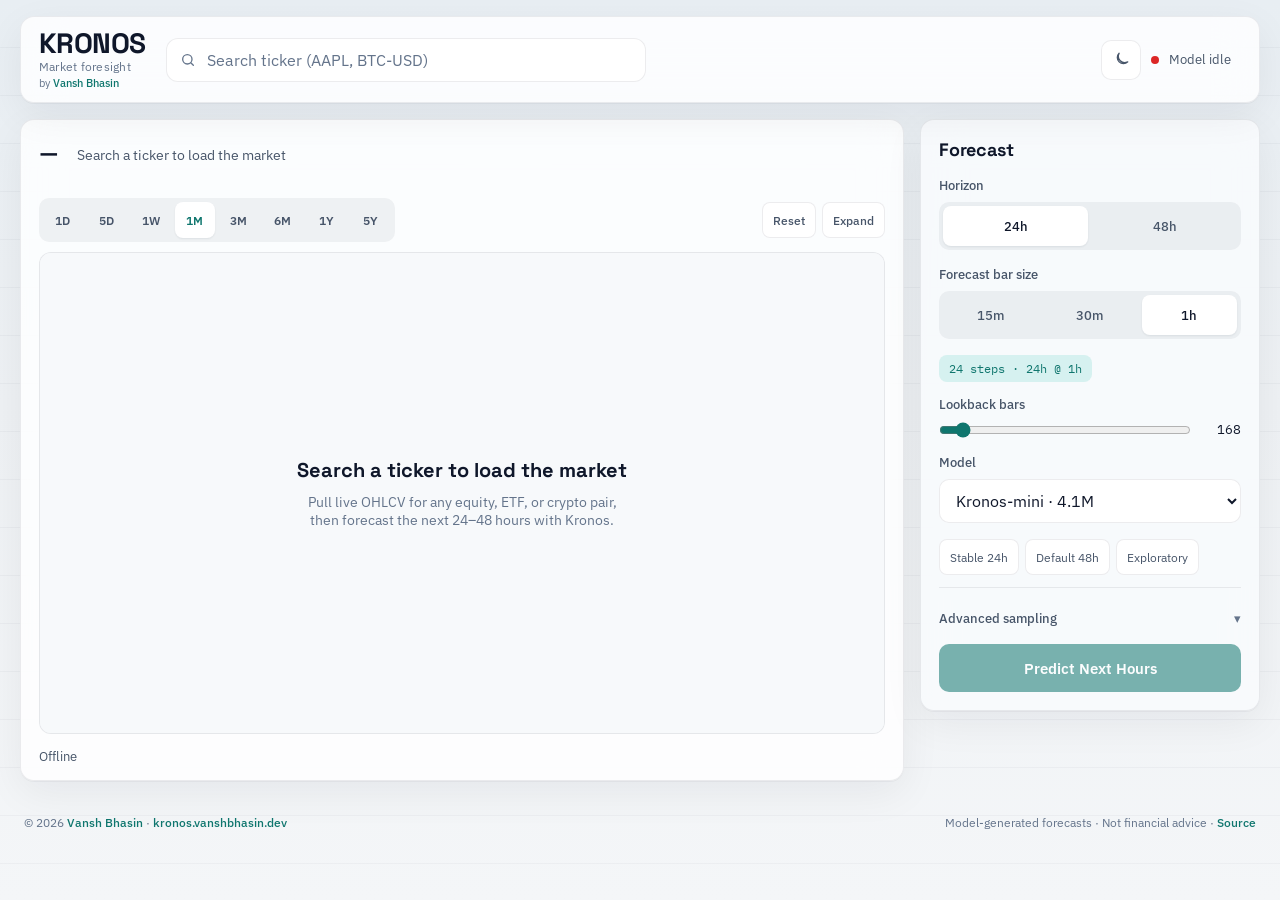
==== commit 83d7a1e5: "Link custom domain in app footer and deploy checklist Surface kronos.vanshbhasin.dev in the UI foote" ====
--- a/webapp/templates/index.html
+++ b/webapp/templates/index.html
@@ -1134,7 +1134,7 @@
     </div>
 
     <footer class="site-footer">
-      <span>© 2026 <a href="https://github.com/bhasinvansh05" target="_blank" rel="noopener">Vansh Bhasin</a> · Kronos Market Foresight</span>
+      <span>© 2026 <a href="https://github.com/bhasinvansh05" target="_blank" rel="noopener">Vansh Bhasin</a> · <a href="https://kronos.vanshbhasin.dev" target="_blank" rel="noopener">kronos.vanshbhasin.dev</a></span>
       <span>Model-generated forecasts · Not financial advice · <a href="https://github.com/bhasinvansh05/Kronos" target="_blank" rel="noopener">Source</a></span>
     </footer>
   </div>
